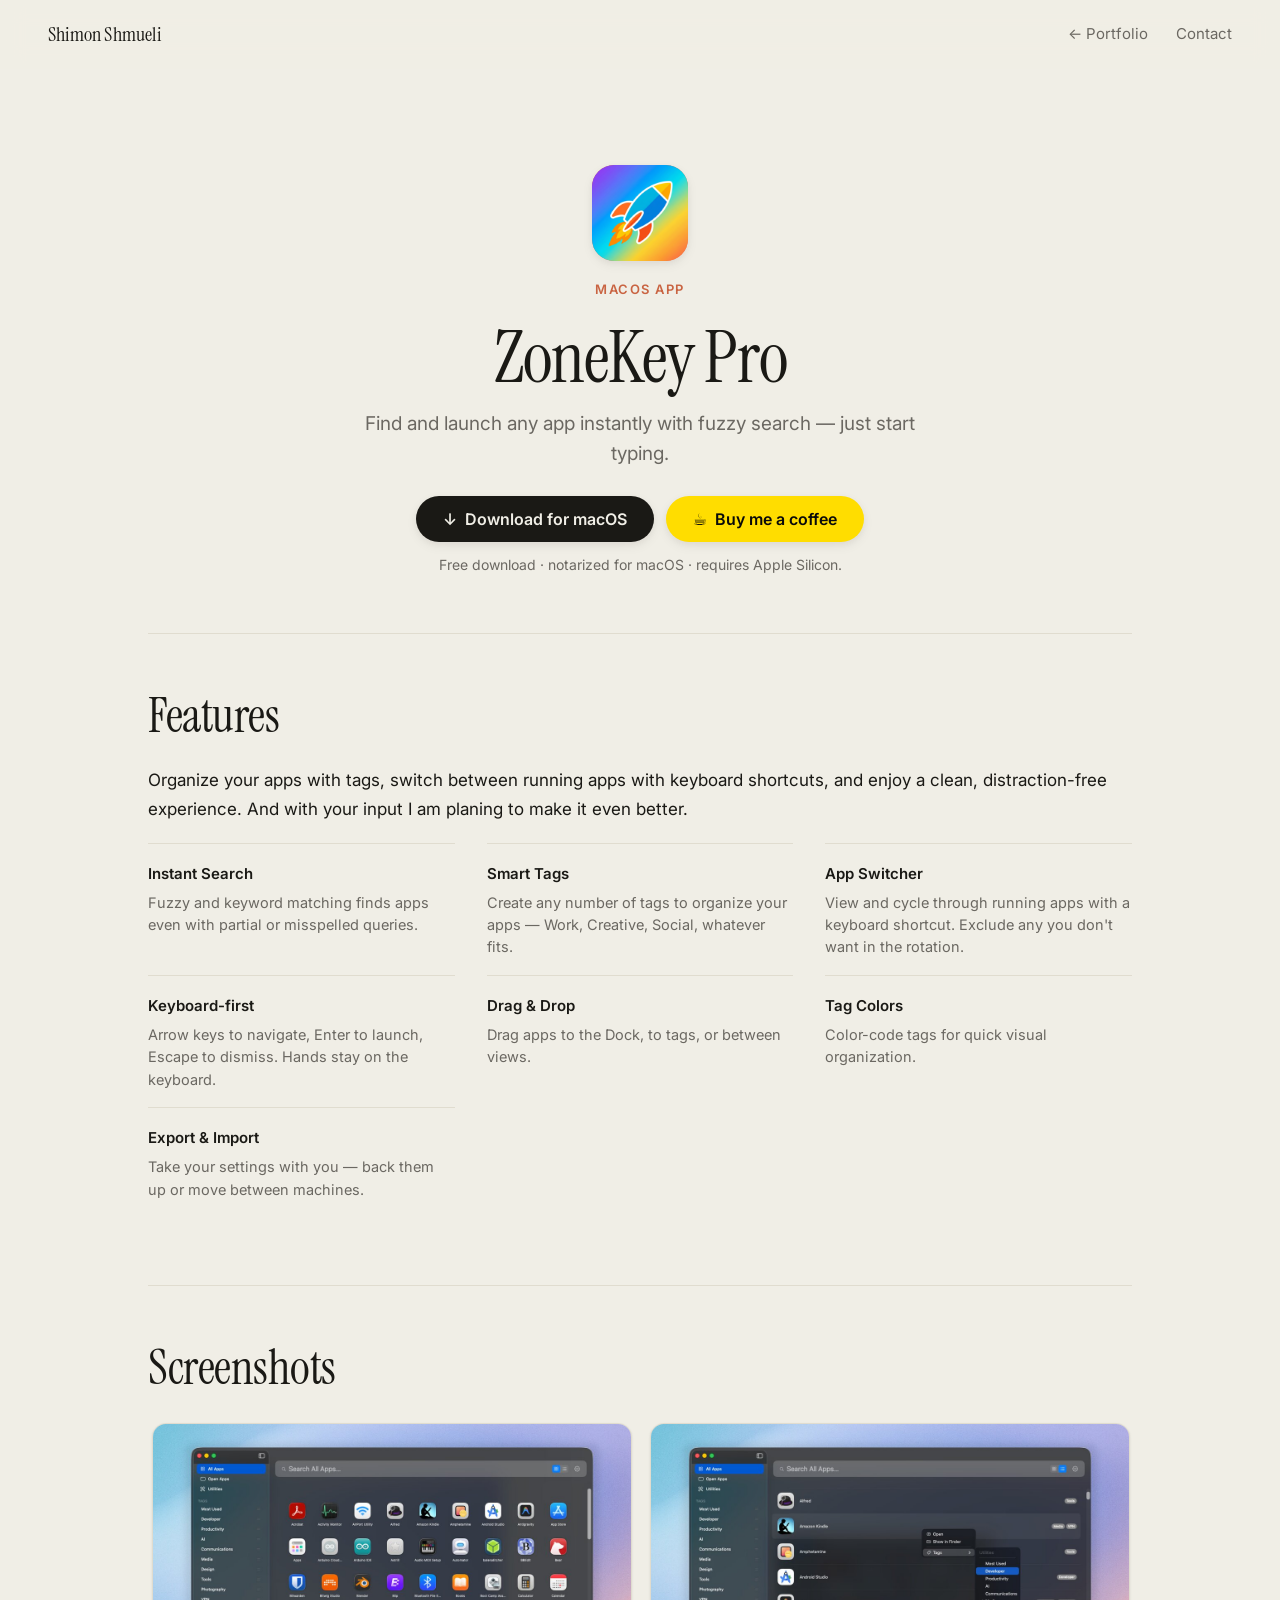
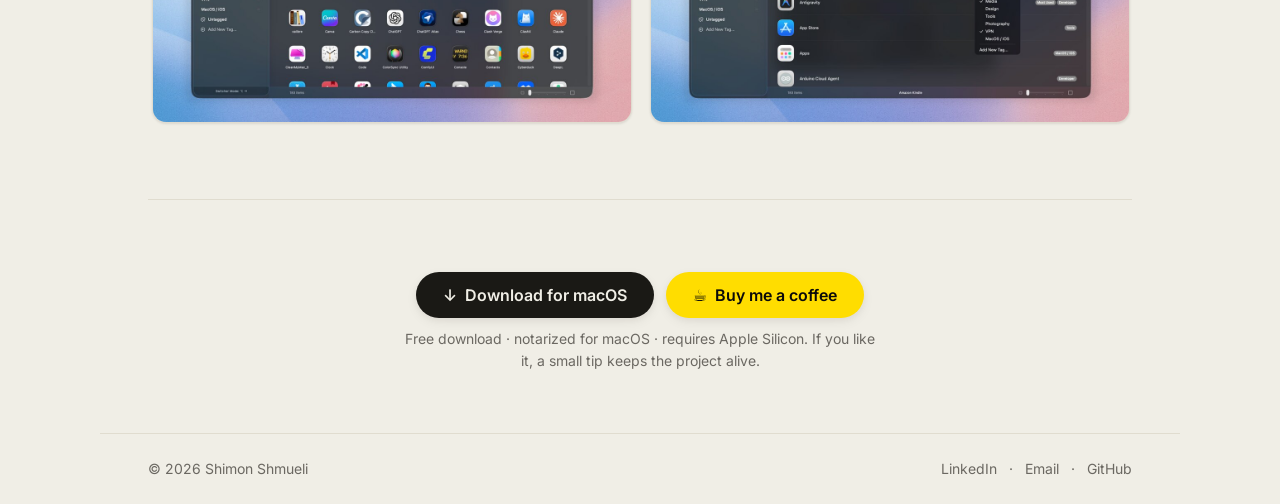
==== zonekey/index.html @ 78fa9359 "Add dedicated /zonekey/ page A standalone landing page for ZoneKey Pro, with its own hero, features," ====
<!-- © Shimon Shmueli -->
<!DOCTYPE html>
<html lang="en">
<head>
  <meta charset="UTF-8" />
  <meta name="viewport" content="width=device-width, initial-scale=1.0" />
  <title>ZoneKey Pro — Fast App Launcher for macOS</title>
  <meta name="description" content="ZoneKey Pro: find and launch any app instantly with fuzzy search. Organize with tags, switch between running apps, and stay on the keyboard. Free, notarized for macOS." />
  <meta name="theme-color" content="#F0EEE6" />
  <link rel="icon" type="image/png" sizes="32x32" href="../assets/favicon-32.png" />
  <link rel="icon" type="image/png" sizes="16x16" href="../assets/favicon-16.png" />
  <link rel="apple-touch-icon" href="../assets/apple-touch-icon.png" />
  <meta property="og:title" content="ZoneKey Pro — Fast App Launcher for macOS" />
  <meta property="og:description" content="Find and launch any app instantly with fuzzy search. Organize with tags, switch between running apps, and stay on the keyboard." />
  <meta property="og:type" content="website" />
  <meta property="og:url" content="https://shimonshmueli.github.io/zonekey/" />
  <meta property="og:image" content="https://shimonshmueli.github.io/assets/og-zonekey.jpg" />
  <meta property="og:image:width" content="1200" />
  <meta property="og:image:height" content="630" />
  <meta name="twitter:card" content="summary_large_image" />
  <meta name="twitter:title" content="ZoneKey Pro — Fast App Launcher for macOS" />
  <meta name="twitter:description" content="Find and launch any app instantly with fuzzy search." />
  <meta name="twitter:image" content="https://shimonshmueli.github.io/assets/og-zonekey.jpg" />
  <link rel="preconnect" href="https://fonts.googleapis.com">
  <link rel="preconnect" href="https://fonts.gstatic.com" crossorigin>
  <link href="https://fonts.googleapis.com/css2?family=Inter:wght@400;500;600;700&family=Instrument+Serif:ital@0;1&display=swap" rel="stylesheet">
  <link rel="stylesheet" href="../styles.css">
</head>
<body>
  <header class="site-header">
    <a href="../" class="brand">Shimon Shmueli</a>
    <nav class="site-nav">
      <a href="../">← Portfolio</a>
      <a href="#" data-open-email>Contact</a>
    </nav>
  </header>

  <main>
    <section class="zonekey-page-hero">
      <div class="app-icon zonekey-page-icon">
        <img src="../assets/zonekey/icon.png" alt="" onerror="this.style.display='none'; this.parentElement.classList.add('no-image');">
        <span class="app-icon-fallback">ZK</span>
      </div>
      <p class="eyebrow">macOS app</p>
      <h1 class="zonekey-page-title">ZoneKey Pro</h1>
      <p class="zonekey-page-tagline">Find and launch any app instantly with fuzzy search — just start typing.</p>

      <div class="zonekey-cta-buttons zonekey-page-buttons">
        <a href="https://github.com/shimonshmueli/shimonshmueli.github.io/releases/latest/download/ZoneKey_Pro_v1.0_b6.dmg" class="btn btn-download">
          <span aria-hidden="true">↓</span> Download for macOS
        </a>
        <a href="https://buymeacoffee.com/redshiftinnovations" target="_blank" rel="noopener" class="btn btn-coffee">
          <span aria-hidden="true">☕</span> Buy me a coffee
        </a>
      </div>
      <p class="cta-note">Free download · notarized for macOS · requires Apple Silicon.</p>
    </section>

    <section class="section">
      <div class="section-head">
        <h2 class="section-title">Features</h2>
      </div>
      <p class="zonekey-desc">
        Organize your apps with tags, switch between running apps with keyboard shortcuts, and enjoy a clean, distraction-free experience. And with your input I am planing to make it even better.
      </p>
      <ul class="features-grid">
        <li>
          <h4>Instant Search</h4>
          <p>Fuzzy and keyword matching finds apps even with partial or misspelled queries.</p>
        </li>
        <li>
          <h4>Smart Tags</h4>
          <p>Create any number of tags to organize your apps — Work, Creative, Social, whatever fits.</p>
        </li>
        <li>
          <h4>App Switcher</h4>
          <p>View and cycle through running apps with a keyboard shortcut. Exclude any you don't want in the rotation.</p>
        </li>
        <li>
          <h4>Keyboard-first</h4>
          <p>Arrow keys to navigate, Enter to launch, Escape to dismiss. Hands stay on the keyboard.</p>
        </li>
        <li>
          <h4>Drag &amp; Drop</h4>
          <p>Drag apps to the Dock, to tags, or between views.</p>
        </li>
        <li>
          <h4>Tag Colors</h4>
          <p>Color-code tags for quick visual organization.</p>
        </li>
        <li>
          <h4>Export &amp; Import</h4>
          <p>Take your settings with you — back them up or move between machines.</p>
        </li>
      </ul>
    </section>

    <section class="section">
      <div class="section-head">
        <h2 class="section-title">Screenshots</h2>
      </div>
      <div class="screenshots" role="region" aria-label="ZoneKey Pro screenshots">
        <figure class="shot"><img src="../assets/zonekey/screenshot-1.jpg" alt="ZoneKey Pro screenshot 1" onerror="this.parentElement.classList.add('placeholder');"><figcaption>Drop screenshot-1.png</figcaption></figure>
        <figure class="shot"><img src="../assets/zonekey/screenshot-2.jpg" alt="ZoneKey Pro screenshot 2" onerror="this.parentElement.classList.add('placeholder');"><figcaption>Drop screenshot-2.png</figcaption></figure>
        <figure class="shot"><img src="../assets/zonekey/screenshot-3.jpg" alt="ZoneKey Pro screenshot 3" onerror="this.parentElement.classList.add('placeholder');"><figcaption>Drop screenshot-3.png</figcaption></figure>
        <figure class="shot"><img src="../assets/zonekey/screenshot-4.jpg" alt="ZoneKey Pro screenshot 4" onerror="this.parentElement.classList.add('placeholder');"><figcaption>Drop screenshot-4.png</figcaption></figure>
        <figure class="shot"><img src="../assets/zonekey/screenshot-5.jpg" alt="ZoneKey Pro screenshot 5" onerror="this.parentElement.classList.add('placeholder');"><figcaption>Drop screenshot-5.png</figcaption></figure>
        <figure class="shot"><img src="../assets/zonekey/screenshot-6.jpg" alt="ZoneKey Pro screenshot 6" onerror="this.parentElement.classList.add('placeholder');"><figcaption>Drop screenshot-6.png</figcaption></figure>
      </div>
    </section>

    <section class="section">
      <div class="zonekey-cta">
        <div class="zonekey-cta-buttons">
          <a href="https://github.com/shimonshmueli/shimonshmueli.github.io/releases/latest/download/ZoneKey_Pro_v1.0_b6.dmg" class="btn btn-download">
            <span aria-hidden="true">↓</span> Download for macOS
          </a>
          <a href="https://buymeacoffee.com/redshiftinnovations" target="_blank" rel="noopener" class="btn btn-coffee">
            <span aria-hidden="true">☕</span> Buy me a coffee
          </a>
        </div>
        <p class="cta-note">Free download · notarized for macOS · requires Apple Silicon. If you like it, a small tip keeps the project alive.</p>
      </div>
    </section>
  </main>

  <footer class="site-footer">
    <p>© <span id="year"></span> Shimon Shmueli</p>
    <p class="footer-links">
      <a href="https://www.linkedin.com/in/shimonshmueli/" target="_blank" rel="noopener">LinkedIn</a>
      <span aria-hidden="true">·</span>
      <a href="#" data-open-email>Email</a>
      <span aria-hidden="true">·</span>
      <a href="https://github.com/shimonshmueli" target="_blank" rel="noopener">GitHub</a>
    </p>
  </footer>

  <div class="lightbox" id="lightbox" aria-hidden="true" role="dialog" aria-label="Screenshot viewer">
    <button type="button" class="lightbox-close" data-lightbox-close aria-label="Close">×</button>
    <button type="button" class="lightbox-prev" data-lightbox-prev aria-label="Previous">‹</button>
    <button type="button" class="lightbox-next" data-lightbox-next aria-label="Next">›</button>
    <img class="lightbox-img" alt="">
    <div class="lightbox-counter" aria-hidden="true"></div>
  </div>

  <div class="modal" id="email-modal" aria-hidden="true">
    <div class="modal-backdrop" data-close></div>
    <div class="modal-panel" role="dialog" aria-modal="true" aria-labelledby="email-modal-title">
      <button type="button" class="modal-close" data-close aria-label="Close">×</button>
      <h3 id="email-modal-title">Send me a message</h3>
      <p class="modal-sub">I'll get back to you at the email you provide.</p>
      <form id="email-form" novalidate>
        <input type="hidden" name="access_key" value="10fc73ac-4e58-4cb1-9fbd-46b73f50e6c3">
        <input type="hidden" name="from_name" value="shimonshmueli.github.io/zonekey">
        <input type="hidden" name="subject" value="New message from your website">
        <input type="checkbox" name="botcheck" class="hp" tabindex="-1" autocomplete="off">

        <label class="field">
          <span>Your name</span>
          <input type="text" name="name" required autocomplete="name">
        </label>
        <label class="field">
          <span>Your email</span>
          <input type="email" name="email" required autocomplete="email">
        </label>
        <label class="field">
          <span>Message</span>
          <textarea name="message" rows="5" required></textarea>
        </label>
        <div class="form-actions">
          <button type="button" class="btn btn-secondary" data-close>Cancel</button>
          <button type="submit" class="btn btn-primary">Send</button>
        </div>
        <p class="form-status" aria-live="polite"></p>
      </form>
    </div>
  </div>

  <script src="../script.js"></script>
</body>
</html>
---- styles.css ----
/* © Shimon Shmueli */

:root {
  --bg: #F0EEE6;
  --surface: #FAF9F5;
  --surface-2: #EDEAE0;
  --border: #E0DCCF;
  --border-strong: #C9C3B0;
  --text: #1A1915;
  --text-muted: #6B6862;
  --accent: #C96442;
  --accent-hover: #B5573A;
  --accent-soft: #F4DCD2;
  --coffee: #FFDD00;
  --coffee-text: #0A0A0A;

  --radius: 14px;
  --radius-lg: 22px;
  --shadow-sm: 0 1px 2px rgba(26, 25, 21, 0.04), 0 1px 3px rgba(26, 25, 21, 0.06);
  --shadow-md: 0 4px 12px rgba(26, 25, 21, 0.06), 0 2px 6px rgba(26, 25, 21, 0.04);
  --shadow-lg: 0 12px 32px rgba(26, 25, 21, 0.10), 0 4px 12px rgba(26, 25, 21, 0.06);

  --font-serif: 'Instrument Serif', Georgia, 'Times New Roman', serif;
  --font-sans: 'Inter', -apple-system, BlinkMacSystemFont, 'Segoe UI', system-ui, sans-serif;

  --max-w: 1080px;
  --gutter: clamp(20px, 4vw, 48px);
}

* { box-sizing: border-box; }

html { scroll-behavior: smooth; -webkit-text-size-adjust: 100%; }

body {
  margin: 0;
  background: var(--bg);
  color: var(--text);
  font-family: var(--font-sans);
  font-size: 17px;
  line-height: 1.6;
  -webkit-font-smoothing: antialiased;
  -moz-osx-font-smoothing: grayscale;
}

img { display: block; max-width: 100%; height: auto; }

a { color: inherit; text-decoration: none; }
a:focus-visible, button:focus-visible { outline: 2px solid var(--accent); outline-offset: 3px; border-radius: 6px; }

/* ---------- Header ---------- */
.site-header {
  position: sticky;
  top: 0;
  z-index: 50;
  display: flex;
  justify-content: space-between;
  align-items: center;
  padding: 18px var(--gutter);
  background: rgba(240, 238, 230, 0.85);
  backdrop-filter: saturate(180%) blur(12px);
  -webkit-backdrop-filter: saturate(180%) blur(12px);
  border-bottom: 1px solid transparent;
  transition: border-color 0.2s ease;
}
.site-header.is-scrolled { border-bottom-color: var(--border); }

.brand {
  font-family: var(--font-serif);
  font-size: 20px;
  letter-spacing: 0.2px;
}
.site-nav { display: flex; gap: 28px; font-size: 15px; color: var(--text-muted); }
.site-nav a { transition: color 0.15s ease; }
.site-nav a:hover { color: var(--text); }

@media (max-width: 540px) {
  .site-nav { gap: 18px; font-size: 14px; }
  .brand { font-size: 18px; }
}

/* ---------- Layout ---------- */
main { max-width: var(--max-w); margin: 0 auto; padding: 0 var(--gutter); }

.section {
  padding: clamp(32px, 5vw, 56px) 0;
  border-top: 1px solid var(--border);
}

.section-head { margin-bottom: 24px; max-width: 640px; }
.section-title {
  font-family: var(--font-serif);
  font-weight: 400;
  font-size: clamp(34px, 5vw, 48px);
  line-height: 1.1;
  margin: 0 0 12px;
  letter-spacing: -0.01em;
}
.section-lead {
  margin: 0;
  font-size: 17px;
  color: var(--text-muted);
}

/* ---------- Hero ---------- */
.hero {
  padding: clamp(40px, 7vw, 80px) 0 clamp(28px, 5vw, 52px);
  display: flex;
  flex-direction: column;
  align-items: center;
  text-align: center;
  gap: 14px;
}

.profile-avatar {
  width: 132px;
  height: 132px;
  border-radius: 50%;
  background: var(--surface);
  border: 1px solid var(--border);
  overflow: hidden;
  position: relative;
  display: flex;
  align-items: center;
  justify-content: center;
  box-shadow: var(--shadow-md);
}
.profile-avatar img { width: 100%; height: 100%; object-fit: cover; }
.profile-avatar .initials {
  font-family: var(--font-serif);
  font-size: 52px;
  color: var(--text-muted);
  letter-spacing: 1px;
  display: none;
}
.profile-avatar.no-image .initials { display: block; }

.hero-name {
  font-family: var(--font-serif);
  font-weight: 400;
  font-size: clamp(44px, 7vw, 72px);
  line-height: 1.05;
  letter-spacing: -0.02em;
  margin: 0;
}
.hero-bio {
  max-width: 560px;
  font-size: clamp(17px, 1.6vw, 19px);
  color: var(--text-muted);
  margin: 0;
  line-height: 1.55;
}

.hero-actions {
  display: flex;
  gap: 12px;
  margin-top: 12px;
  flex-wrap: wrap;
  justify-content: center;
}

/* ---------- Buttons ---------- */
.btn {
  display: inline-flex;
  align-items: center;
  gap: 8px;
  padding: 11px 20px;
  border-radius: 999px;
  font-family: var(--font-sans);
  font-size: 15px;
  font-weight: 500;
  border: 1px solid transparent;
  cursor: pointer;
  transition: background 0.15s ease, border-color 0.15s ease, color 0.15s ease, transform 0.1s ease;
  text-decoration: none;
  line-height: 1;
}
.btn:active { transform: translateY(1px); }

.btn-primary {
  background: var(--text);
  color: var(--bg);
}
.btn-primary:hover { background: #2c2a25; }

.btn-secondary {
  background: transparent;
  color: var(--text);
  border-color: var(--border-strong);
}
.btn-secondary:hover { background: var(--surface); border-color: var(--text); }

.btn-coffee {
  background: var(--coffee);
  color: var(--coffee-text);
  font-weight: 600;
  padding: 14px 26px;
  font-size: 16px;
  box-shadow: var(--shadow-md);
}
.btn-coffee:hover { background: #FFE633; }

.arrow { font-size: 0.9em; transition: transform 0.15s ease; display: inline-block; }
.btn:hover .arrow,
.project-card:hover .arrow { transform: translate(2px, -2px); }

/* ---------- Projects ---------- */
.projects-grid {
  display: grid;
  grid-template-columns: repeat(auto-fill, minmax(300px, 1fr));
  gap: 24px;
}

.project-card {
  display: flex;
  flex-direction: column;
  background: var(--surface);
  border: 1px solid var(--border);
  border-radius: var(--radius-lg);
  overflow: hidden;
  transition: transform 0.18s ease, box-shadow 0.18s ease, border-color 0.18s ease;
}
.project-card:hover {
  transform: translateY(-3px);
  box-shadow: var(--shadow-lg);
  border-color: var(--border-strong);
}

.project-shot {
  aspect-ratio: 16 / 10;
  background: var(--surface-2);
  overflow: hidden;
  position: relative;
}
.project-shot img {
  width: 100%;
  height: 100%;
  object-fit: cover;
  object-position: top;
  transition: transform 0.4s ease;
}
.project-card:hover .project-shot img { transform: scale(1.02); }

.project-meta { padding: 22px 24px 24px; display: flex; flex-direction: column; gap: 8px; flex: 1; }
.project-meta h3 {
  font-family: var(--font-serif);
  font-weight: 400;
  font-size: 24px;
  margin: 0;
  letter-spacing: -0.01em;
}
.project-meta p { margin: 0; color: var(--text-muted); font-size: 15px; line-height: 1.55; flex: 1; }
.project-link {
  margin-top: 10px;
  font-size: 14px;
  color: var(--accent);
  font-weight: 500;
}

/* ---------- ZoneKey ---------- */
.section-zonekey {
  /* slightly distinct background panel */
  background: linear-gradient(180deg, transparent 0%, var(--surface) 8%, var(--surface) 92%, transparent 100%);
  margin: 0 calc(var(--gutter) * -1);
  padding-left: var(--gutter);
  padding-right: var(--gutter);
  border-radius: 0;
}

/* Dedicated /zonekey/ page hero */
.zonekey-page-hero {
  padding: clamp(48px, 8vw, 96px) 0 clamp(32px, 5vw, 56px);
  display: flex;
  flex-direction: column;
  align-items: center;
  text-align: center;
  gap: 14px;
}
.zonekey-page-icon {
  width: 128px;
  height: 128px;
  border-radius: 28px;
  margin-bottom: 4px;
}
.zonekey-page-icon .app-icon-fallback { font-size: 56px; }
.zonekey-page-title {
  font-family: var(--font-serif);
  font-weight: 400;
  font-size: clamp(44px, 7vw, 72px);
  line-height: 1.05;
  letter-spacing: -0.02em;
  margin: 0;
}
.zonekey-page-tagline {
  font-size: clamp(17px, 1.6vw, 19px);
  color: var(--text-muted);
  max-width: 580px;
  margin: 0;
  line-height: 1.55;
}
.zonekey-page-buttons { margin-top: 14px; }
.zonekey-page-hero .cta-note { margin-top: -2px; }

.zonekey-header {
  display: flex;
  gap: 28px;
  align-items: center;
  margin-bottom: 16px;
  flex-wrap: wrap;
}

.app-icon {
  width: 96px;
  height: 96px;
  border-radius: 22px;
  background: linear-gradient(135deg, var(--accent) 0%, #E58067 100%);
  display: flex;
  align-items: center;
  justify-content: center;
  box-shadow: var(--shadow-md);
  flex-shrink: 0;
  position: relative;
  overflow: hidden;
}
.app-icon img { width: 100%; height: 100%; object-fit: cover; }
.app-icon-fallback {
  font-family: var(--font-serif);
  font-size: 42px;
  color: white;
  font-weight: 400;
  letter-spacing: 1px;
  display: none;
}
.app-icon.no-image .app-icon-fallback { display: block; }

.zonekey-titles { flex: 1; min-width: 240px; }
.eyebrow {
  font-size: 13px;
  text-transform: uppercase;
  letter-spacing: 0.12em;
  color: var(--accent);
  margin: 0 0 6px;
  font-weight: 600;
}
.zonekey-titles h2 {
  font-family: var(--font-serif);
  font-weight: 400;
  font-size: clamp(36px, 5vw, 52px);
  line-height: 1.05;
  margin: 0 0 10px;
  letter-spacing: -0.015em;
}
.zonekey-tagline {
  font-size: 18px;
  color: var(--text-muted);
  margin: 0;
}

.zonekey-desc {
  margin: 0 0 20px;
  font-size: 17px;
  color: var(--text);
  line-height: 1.65;
}

.features-grid {
  list-style: none;
  margin: 0 0 28px;
  padding: 0;
  display: grid;
  grid-template-columns: repeat(auto-fill, minmax(240px, 1fr));
  gap: 16px 32px;
}
.features-grid li {
  border-top: 1px solid var(--border);
  padding-top: 18px;
}
.features-grid h4 {
  font-family: var(--font-sans);
  font-size: 15px;
  font-weight: 600;
  margin: 0 0 6px;
  color: var(--text);
}
.features-grid p {
  margin: 0;
  font-size: 14.5px;
  color: var(--text-muted);
  line-height: 1.55;
}

/* Screenshots gallery */
.screenshots-wrap { margin-bottom: 24px; }
.screenshots-label {
  font-size: 13px;
  text-transform: uppercase;
  letter-spacing: 0.12em;
  color: var(--text-muted);
  margin: 0 0 16px;
  font-weight: 600;
}
.screenshots {
  display: flex;
  gap: 18px;
  overflow-x: auto;
  scroll-snap-type: x mandatory;
  scroll-padding-left: 4px;
  padding: 4px 4px 20px;
  scrollbar-width: thin;
  scrollbar-color: var(--border-strong) transparent;
}
.screenshots::-webkit-scrollbar { height: 8px; }
.screenshots::-webkit-scrollbar-thumb { background: var(--border-strong); border-radius: 4px; }
.screenshots::-webkit-scrollbar-track { background: transparent; }

.shot {
  margin: 0;
  flex: 0 0 auto;
  width: min(78vw, 480px);
  aspect-ratio: 16 / 10;
  background: var(--bg);
  border: 1px solid var(--border);
  border-radius: var(--radius);
  overflow: hidden;
  scroll-snap-align: start;
  position: relative;
  box-shadow: var(--shadow-sm);
  cursor: pointer;
  transition: transform 0.18s ease, box-shadow 0.18s ease;
}
.shot:not(.placeholder):hover { transform: translateY(-2px); box-shadow: var(--shadow-md); }
.shot.placeholder { cursor: default; }
.shot img { width: 100%; height: 100%; object-fit: cover; cursor: inherit; }
.shot figcaption {
  position: absolute;
  inset: 0;
  display: flex;
  align-items: center;
  justify-content: center;
  color: var(--text-muted);
  font-size: 13px;
  font-family: 'SF Mono', Menlo, monospace;
  background: var(--surface-2);
  opacity: 0;
  pointer-events: none;
}
.shot.placeholder figcaption { opacity: 1; }
.shot.placeholder img { display: none; }

.zonekey-cta {
  display: flex;
  flex-direction: column;
  align-items: center;
  gap: 10px;
  padding: 16px 0 4px;
  text-align: center;
}
.zonekey-cta-buttons {
  display: flex;
  gap: 12px;
  flex-wrap: wrap;
  justify-content: center;
}
.btn-download {
  background: var(--text);
  color: var(--bg);
  padding: 14px 26px;
  font-size: 16px;
  font-weight: 600;
  box-shadow: var(--shadow-md);
}
.btn-download:hover { background: #2c2a25; }
.cta-note { color: var(--text-muted); font-size: 14px; margin: 0; max-width: 480px; }

/* ---------- Footer ---------- */
.site-footer {
  border-top: 1px solid var(--border);
  padding: 24px var(--gutter);
  display: flex;
  justify-content: space-between;
  align-items: center;
  flex-wrap: wrap;
  gap: 12px;
  color: var(--text-muted);
  font-size: 14px;
  max-width: var(--max-w);
  margin: 0 auto;
}
.site-footer p { margin: 0; }
.footer-links { display: flex; gap: 12px; align-items: center; }
.footer-links a:hover { color: var(--text); }

/* ---------- Modal ---------- */
.modal {
  position: fixed;
  inset: 0;
  z-index: 100;
  display: flex;
  align-items: center;
  justify-content: center;
  padding: 24px;
  opacity: 0;
  visibility: hidden;
  transition: opacity 0.2s ease, visibility 0.2s ease;
}
.modal.is-open { opacity: 1; visibility: visible; }

.modal-backdrop {
  position: absolute;
  inset: 0;
  background: rgba(20, 19, 16, 0.45);
  backdrop-filter: blur(4px);
  -webkit-backdrop-filter: blur(4px);
}

.modal-panel {
  position: relative;
  background: var(--surface);
  border: 1px solid var(--border);
  border-radius: var(--radius-lg);
  padding: 36px 32px 28px;
  width: 100%;
  max-width: 480px;
  box-shadow: var(--shadow-lg);
  transform: translateY(8px) scale(0.99);
  transition: transform 0.22s cubic-bezier(0.2, 0.8, 0.2, 1);
}
.modal.is-open .modal-panel { transform: translateY(0) scale(1); }

.modal-close {
  position: absolute;
  top: 12px;
  right: 14px;
  width: 32px;
  height: 32px;
  border-radius: 50%;
  border: none;
  background: transparent;
  color: var(--text-muted);
  font-size: 22px;
  cursor: pointer;
  display: flex;
  align-items: center;
  justify-content: center;
  transition: background 0.15s ease, color 0.15s ease;
}
.modal-close:hover { background: var(--surface-2); color: var(--text); }

.modal-panel h3 {
  font-family: var(--font-serif);
  font-weight: 400;
  font-size: 28px;
  letter-spacing: -0.01em;
  margin: 0 0 6px;
}
.modal-sub { color: var(--text-muted); font-size: 14.5px; margin: 0 0 22px; }

.field { display: block; margin-bottom: 16px; }
.field span {
  display: block;
  font-size: 13px;
  font-weight: 500;
  color: var(--text-muted);
  margin-bottom: 6px;
}
.field input,
.field textarea {
  width: 100%;
  padding: 11px 14px;
  border: 1px solid var(--border-strong);
  border-radius: 10px;
  background: var(--bg);
  color: var(--text);
  font-family: var(--font-sans);
  font-size: 15px;
  line-height: 1.5;
  transition: border-color 0.15s ease, box-shadow 0.15s ease;
}
.field input:focus,
.field textarea:focus {
  outline: none;
  border-color: var(--accent);
  box-shadow: 0 0 0 3px var(--accent-soft);
}
.field textarea { resize: vertical; min-height: 110px; }

.hp { position: absolute; left: -9999px; opacity: 0; pointer-events: none; }

.form-actions {
  display: flex;
  justify-content: flex-end;
  gap: 10px;
  margin-top: 18px;
}

.form-status { margin: 14px 0 0; font-size: 14px; min-height: 20px; }
.form-status.is-pending { color: var(--text-muted); }
.form-status.is-success { color: #2D7A4F; }
.form-status.is-error { color: #B23A3A; }

/* ---------- Lightbox ---------- */
.lightbox {
  position: fixed;
  inset: 0;
  z-index: 200;
  background: rgba(15, 14, 11, 0.92);
  backdrop-filter: blur(8px);
  -webkit-backdrop-filter: blur(8px);
  display: flex;
  align-items: center;
  justify-content: center;
  padding: 5vh 6vw;
  opacity: 0;
  visibility: hidden;
  transition: opacity 0.2s ease, visibility 0.2s ease;
}
.lightbox.is-open { opacity: 1; visibility: visible; }

.lightbox-img {
  max-width: 100%;
  max-height: 100%;
  object-fit: contain;
  border-radius: 12px;
  box-shadow: 0 30px 80px rgba(0, 0, 0, 0.5);
  transform: scale(0.96);
  transition: transform 0.25s cubic-bezier(0.2, 0.8, 0.2, 1);
}
.lightbox.is-open .lightbox-img { transform: scale(1); }

.lightbox-close,
.lightbox-prev,
.lightbox-next {
  position: absolute;
  background: rgba(255, 255, 255, 0.08);
  border: 1px solid rgba(255, 255, 255, 0.18);
  color: white;
  cursor: pointer;
  width: 44px;
  height: 44px;
  border-radius: 50%;
  display: flex;
  align-items: center;
  justify-content: center;
  font-size: 22px;
  font-family: var(--font-sans);
  line-height: 1;
  padding: 0;
  transition: background 0.15s ease, border-color 0.15s ease;
}
.lightbox-close:hover,
.lightbox-prev:hover,
.lightbox-next:hover {
  background: rgba(255, 255, 255, 0.18);
  border-color: rgba(255, 255, 255, 0.3);
}
.lightbox-close { top: 20px; right: 20px; font-size: 26px; }
.lightbox-prev { left: 20px; top: 50%; transform: translateY(-50%); }
.lightbox-next { right: 20px; top: 50%; transform: translateY(-50%); }

.lightbox-counter {
  position: absolute;
  bottom: 20px;
  left: 50%;
  transform: translateX(-50%);
  color: rgba(255, 255, 255, 0.7);
  font-size: 13px;
  letter-spacing: 0.05em;
  font-family: var(--font-sans);
}

@media (max-width: 640px) {
  .lightbox { padding: 8vh 12px; }
  .lightbox-prev,
  .lightbox-next { width: 38px; height: 38px; font-size: 20px; }
  .lightbox-prev { left: 8px; }
  .lightbox-next { right: 8px; }
  .lightbox-close { top: 12px; right: 12px; }
}

/* ---------- Reduced motion ---------- */
@media (prefers-reduced-motion: reduce) {
  * { transition: none !important; animation: none !important; }
  html { scroll-behavior: auto; }
}

/* ---------- Mobile fine-tuning ---------- */
@media (max-width: 640px) {
  body { font-size: 16px; }
  .hero { padding-top: 60px; }
  .profile-avatar { width: 108px; height: 108px; }
  .profile-avatar .initials { font-size: 42px; }
  .modal-panel { padding: 30px 22px 22px; }
  .form-actions { flex-direction: column-reverse; }
  .form-actions .btn { width: 100%; justify-content: center; }
}
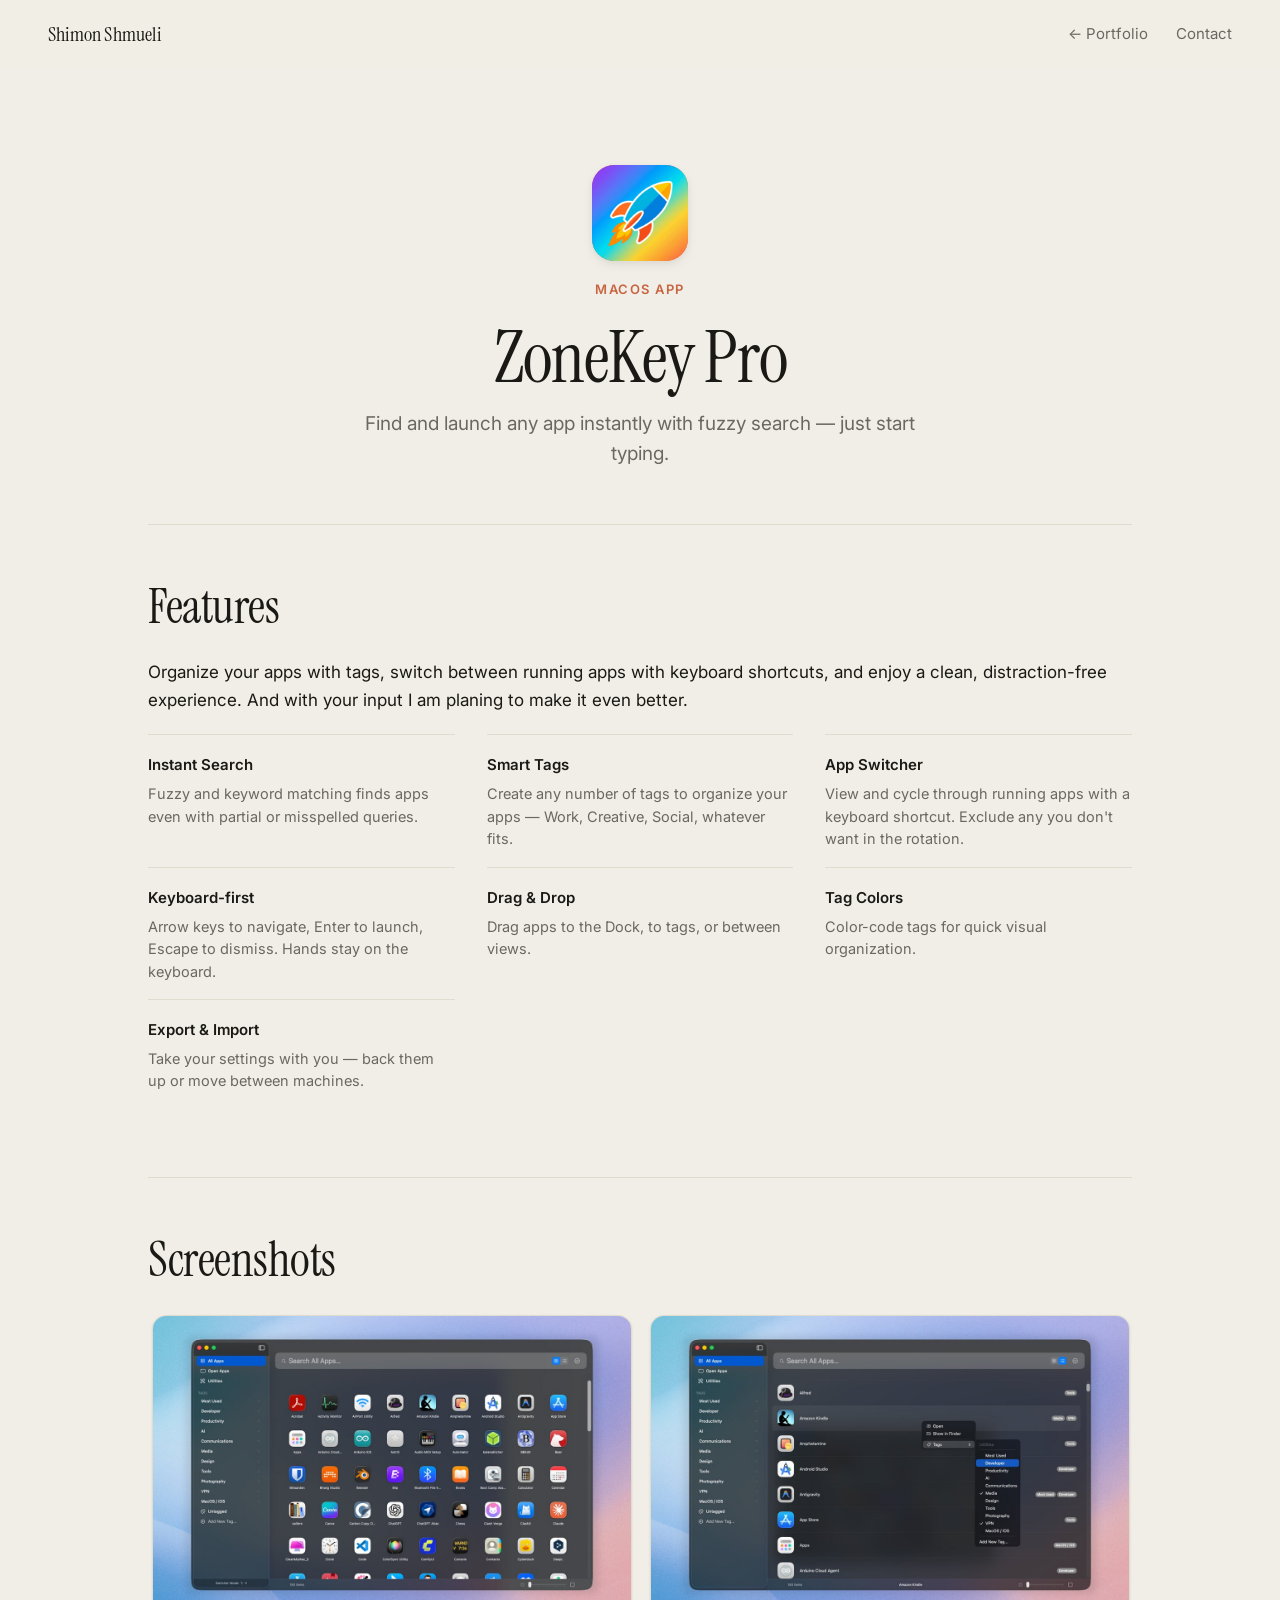
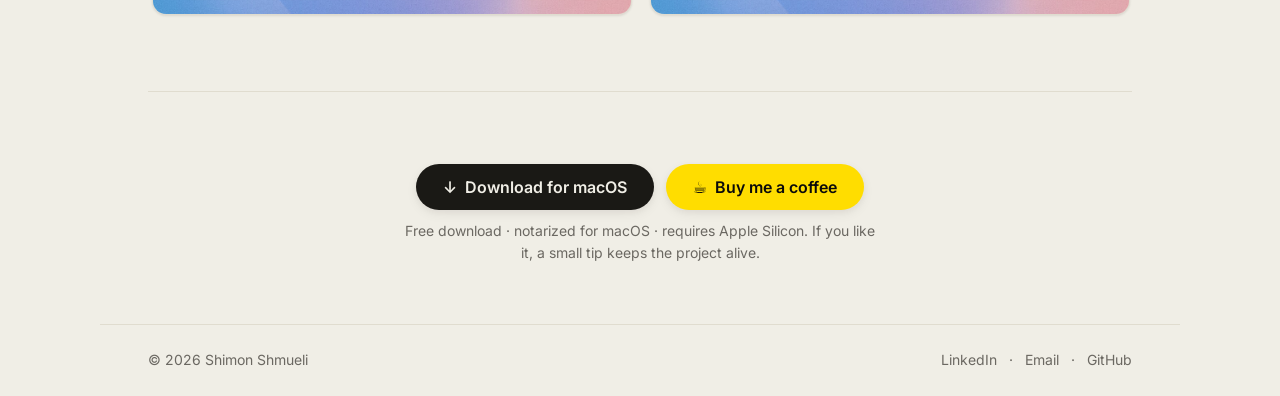
==== commit 44a27821: "Remove duplicate CTA from ZoneKey page hero Buttons and requirements note now live only at the botto" ====
--- a/zonekey/index.html
+++ b/zonekey/index.html
@@ -44,16 +44,6 @@
       <p class="eyebrow">macOS app</p>
       <h1 class="zonekey-page-title">ZoneKey Pro</h1>
       <p class="zonekey-page-tagline">Find and launch any app instantly with fuzzy search — just start typing.</p>
-
-      <div class="zonekey-cta-buttons zonekey-page-buttons">
-        <a href="https://github.com/shimonshmueli/shimonshmueli.github.io/releases/latest/download/ZoneKey_Pro_v1.0_b6.dmg" class="btn btn-download">
-          <span aria-hidden="true">↓</span> Download for macOS
-        </a>
-        <a href="https://buymeacoffee.com/redshiftinnovations" target="_blank" rel="noopener" class="btn btn-coffee">
-          <span aria-hidden="true">☕</span> Buy me a coffee
-        </a>
-      </div>
-      <p class="cta-note">Free download · notarized for macOS · requires Apple Silicon.</p>
     </section>
 
     <section class="section">
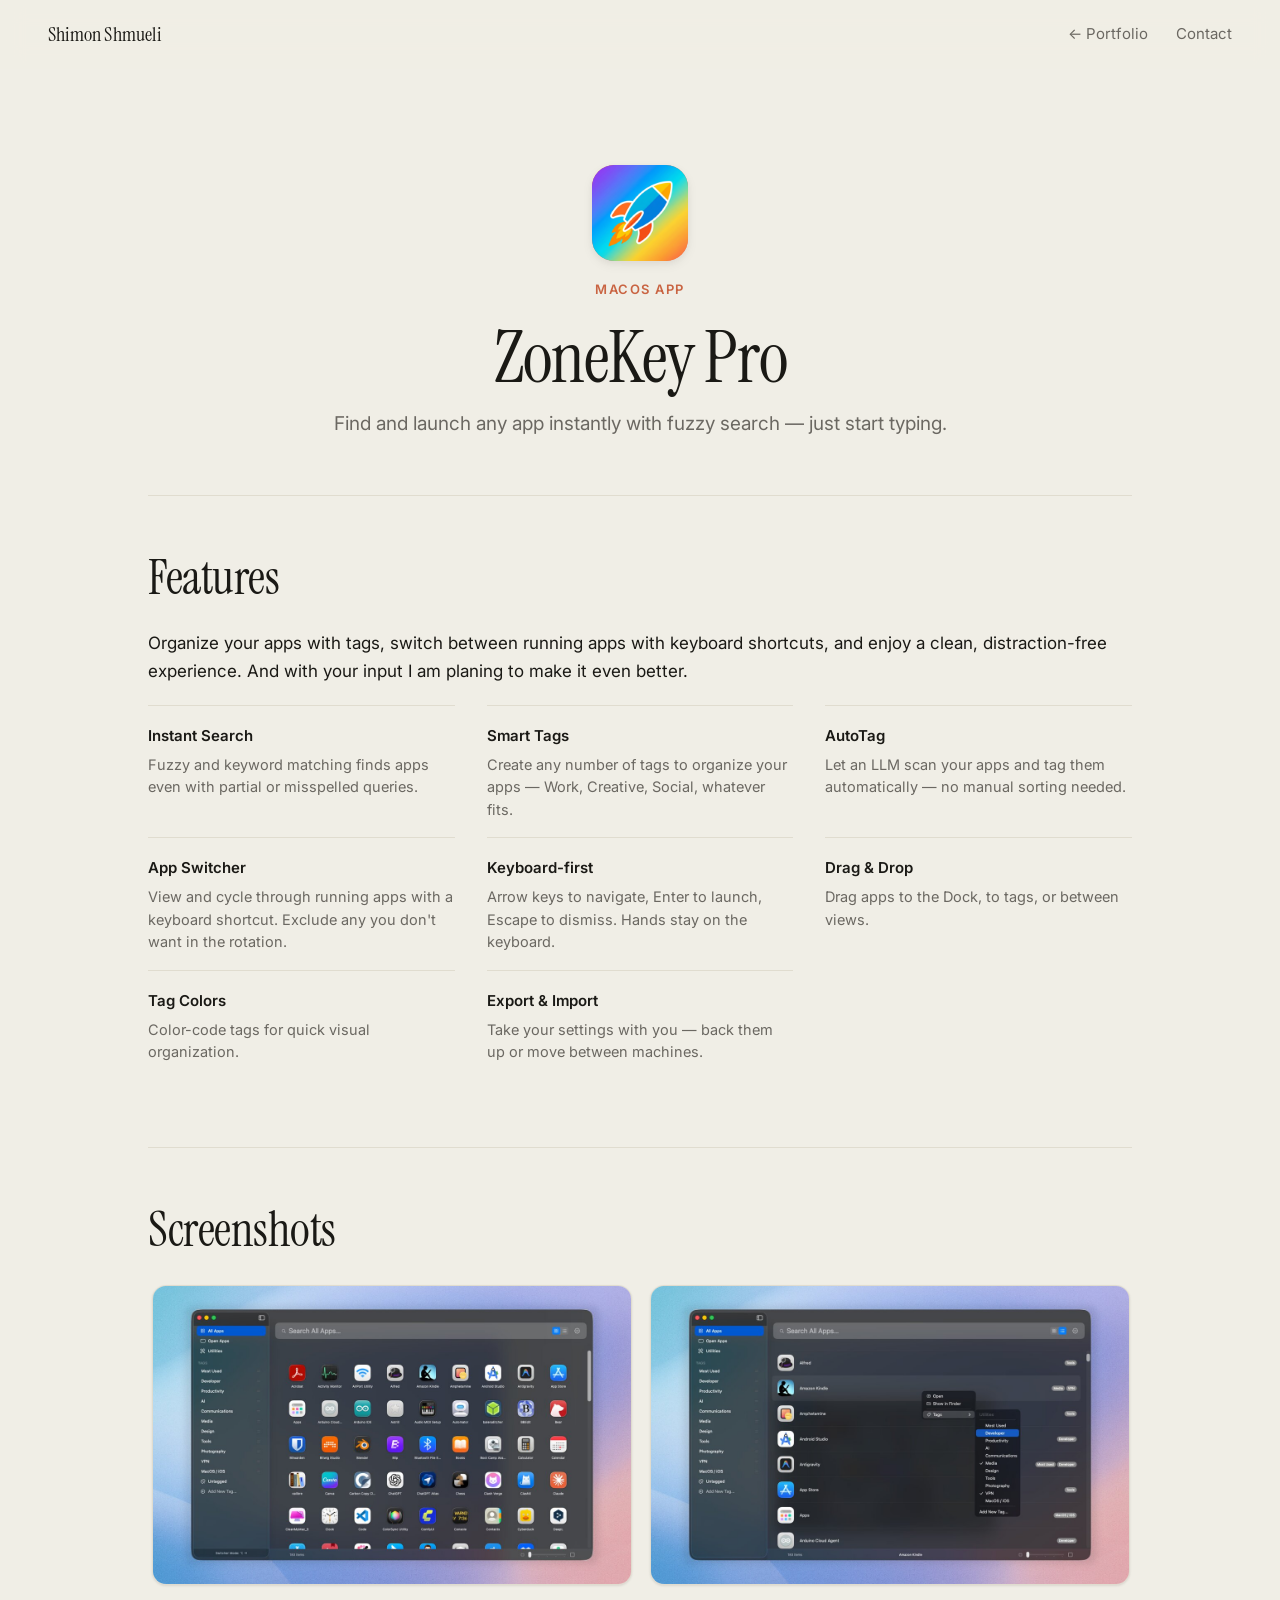
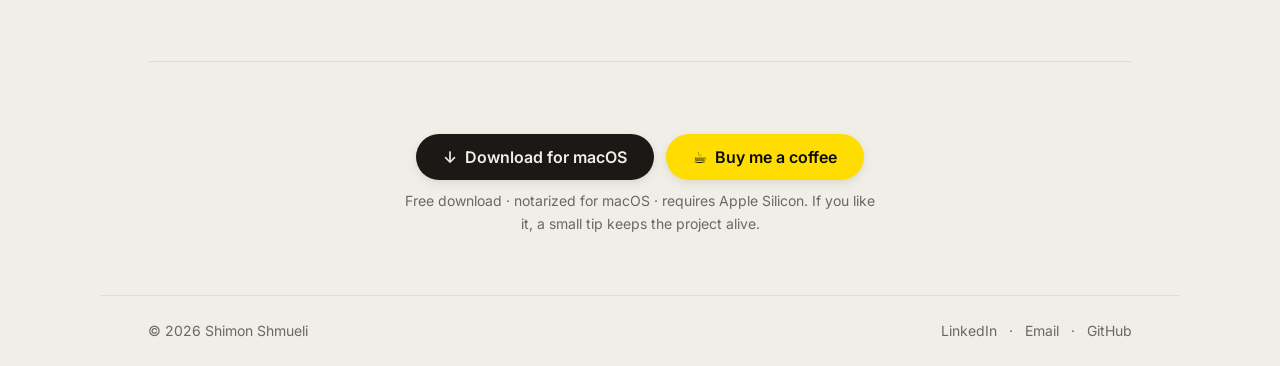
==== commit 8c04ebec: "Add AutoTag feature and update download URL in zonekey page" ====
--- a/zonekey/index.html
+++ b/zonekey/index.html
@@ -63,6 +63,10 @@
           <p>Create any number of tags to organize your apps — Work, Creative, Social, whatever fits.</p>
         </li>
         <li>
+          <h4>AutoTag</h4>
+          <p>Let an LLM scan your apps and tag them automatically — no manual sorting needed.</p>
+        </li>
+        <li>
           <h4>App Switcher</h4>
           <p>View and cycle through running apps with a keyboard shortcut. Exclude any you don't want in the rotation.</p>
         </li>
@@ -102,7 +106,7 @@
     <section class="section">
       <div class="zonekey-cta">
         <div class="zonekey-cta-buttons">
-          <a href="https://github.com/shimonshmueli/shimonshmueli.github.io/releases/latest/download/ZoneKey_Pro_v1.0_b6.dmg" class="btn btn-download">
+          <a href="https://github.com/shimonshmueli/shimonshmueli.github.io/releases/latest/download/ZoneKey_Pro_v1.1_b8.dmg" class="btn btn-download">
             <span aria-hidden="true">↓</span> Download for macOS
           </a>
           <a href="https://buymeacoffee.com/redshiftinnovations" target="_blank" rel="noopener" class="btn btn-coffee">
--- a/styles.css
+++ b/styles.css
@@ -291,11 +291,14 @@
   margin: 0;
 }
 .zonekey-page-tagline {
-  font-size: clamp(17px, 1.6vw, 19px);
-  color: var(--text-muted);
-  max-width: 580px;
+  font-size: clamp(15px, 1.6vw, 19px);
+  color: var(--text-muted);
   margin: 0;
   line-height: 1.55;
+  white-space: nowrap;
+}
+@media (max-width: 720px) {
+  .zonekey-page-tagline { white-space: normal; font-size: 16px; }
 }
 .zonekey-page-buttons { margin-top: 14px; }
 .zonekey-page-hero .cta-note { margin-top: -2px; }
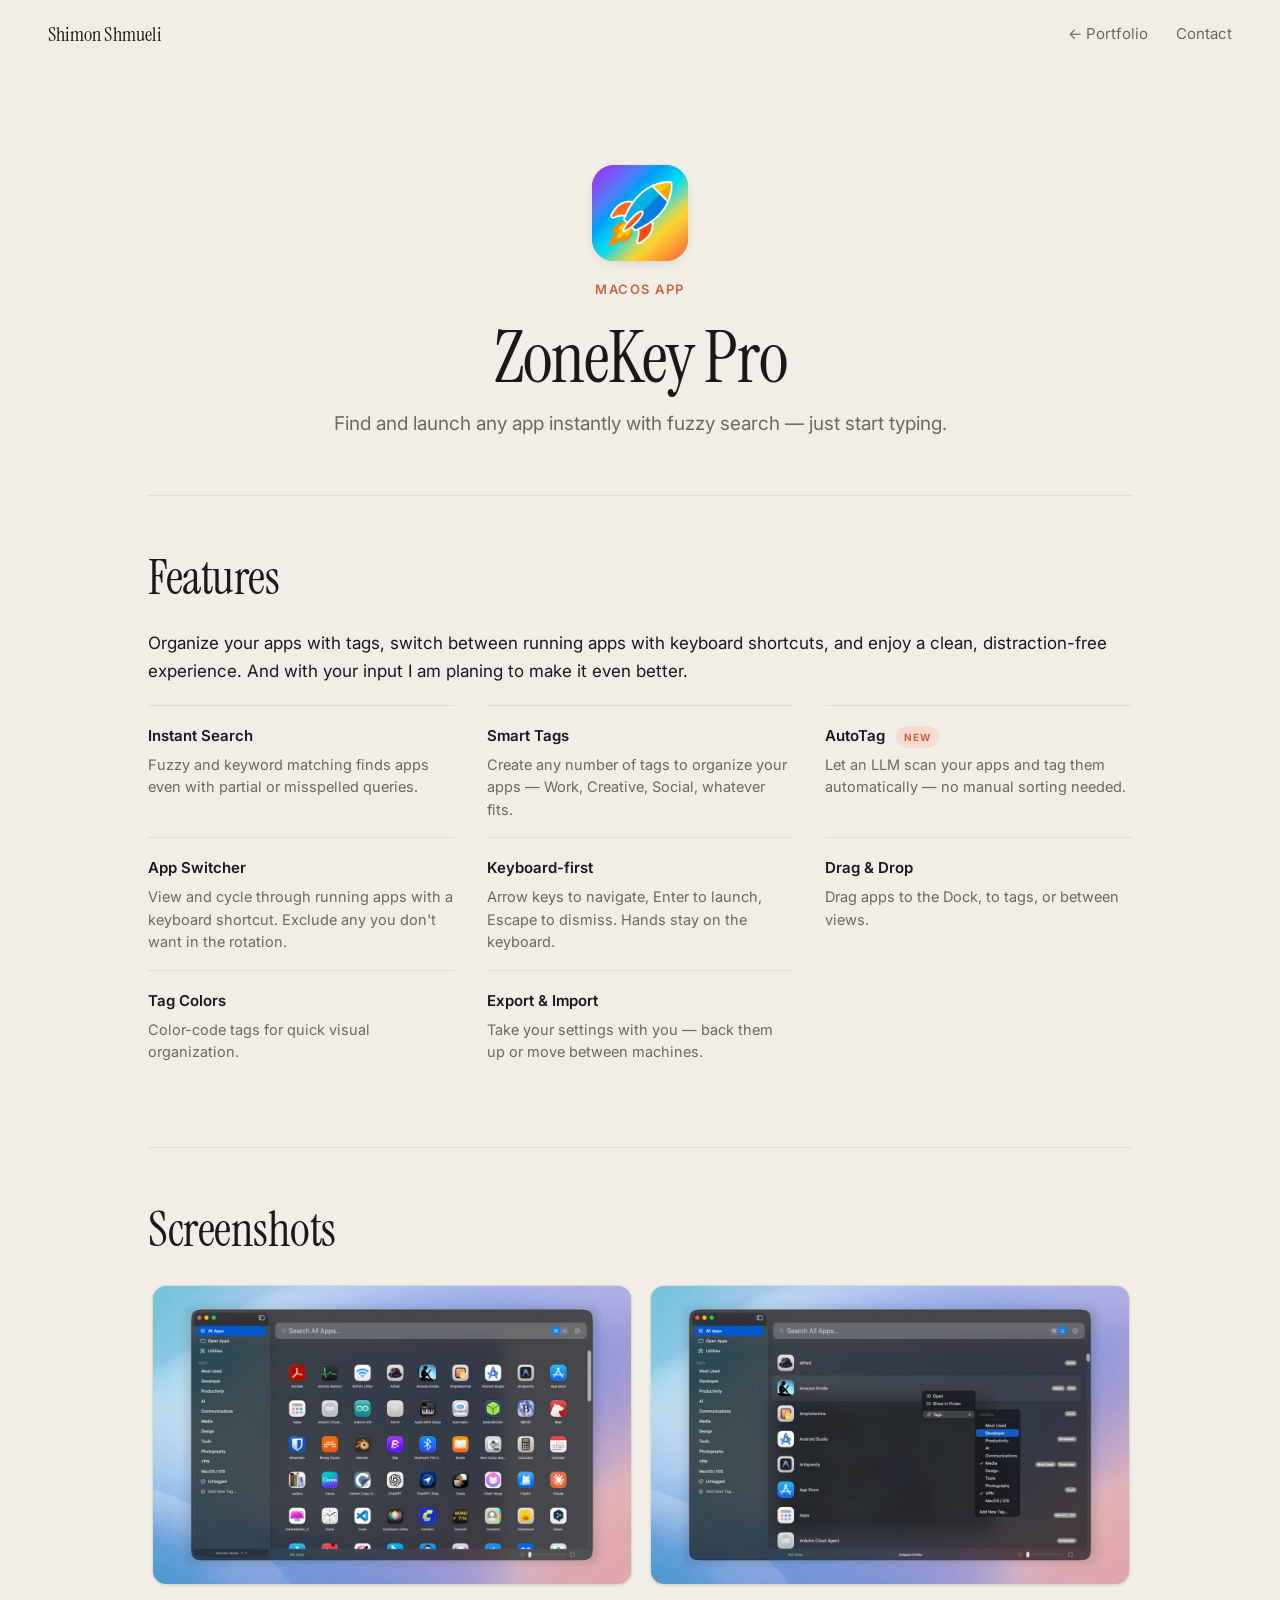
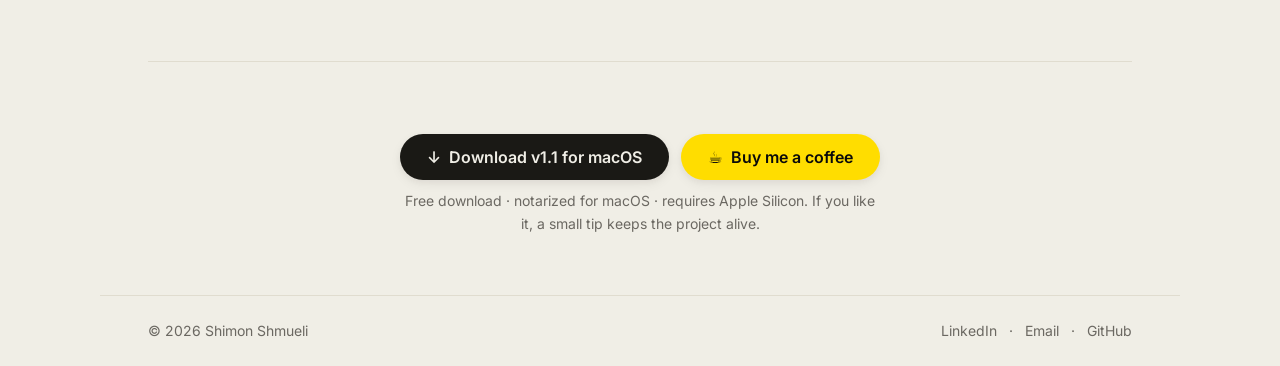
==== commit d26151cc: "Add New badge to AutoTag and show v1.1 in download button" ====
--- a/zonekey/index.html
+++ b/zonekey/index.html
@@ -63,7 +63,7 @@
           <p>Create any number of tags to organize your apps — Work, Creative, Social, whatever fits.</p>
         </li>
         <li>
-          <h4>AutoTag</h4>
+          <h4>AutoTag <span class="new-badge">New</span></h4>
           <p>Let an LLM scan your apps and tag them automatically — no manual sorting needed.</p>
         </li>
         <li>
@@ -106,8 +106,8 @@
     <section class="section">
       <div class="zonekey-cta">
         <div class="zonekey-cta-buttons">
-          <a href="https://github.com/shimonshmueli/shimonshmueli.github.io/releases/latest/download/ZoneKey_Pro_v1.1_b8.dmg" class="btn btn-download">
-            <span aria-hidden="true">↓</span> Download for macOS
+          <a href="https://github.com/shimonshmueli/satus/releases/download/v1.1/ZoneKey_Pro_v1.1_b8.dmg" class="btn btn-download">
+            <span aria-hidden="true">↓</span> Download v1.1 for macOS
           </a>
           <a href="https://buymeacoffee.com/redshiftinnovations" target="_blank" rel="noopener" class="btn btn-coffee">
             <span aria-hidden="true">☕</span> Buy me a coffee
--- a/styles.css
+++ b/styles.css
@@ -679,6 +679,24 @@
   .lightbox-close { top: 12px; right: 12px; }
 }
 
+/* ---------- New badge ---------- */
+.new-badge {
+  display: inline-block;
+  font-family: var(--font-sans);
+  font-size: 10px;
+  font-weight: 700;
+  letter-spacing: 0.08em;
+  text-transform: uppercase;
+  color: var(--accent);
+  background: var(--accent-soft);
+  border: 1px solid var(--accent-soft);
+  border-radius: 999px;
+  padding: 2px 7px;
+  vertical-align: middle;
+  margin-left: 7px;
+  line-height: 1.6;
+}
+
 /* ---------- Reduced motion ---------- */
 @media (prefers-reduced-motion: reduce) {
   * { transition: none !important; animation: none !important; }
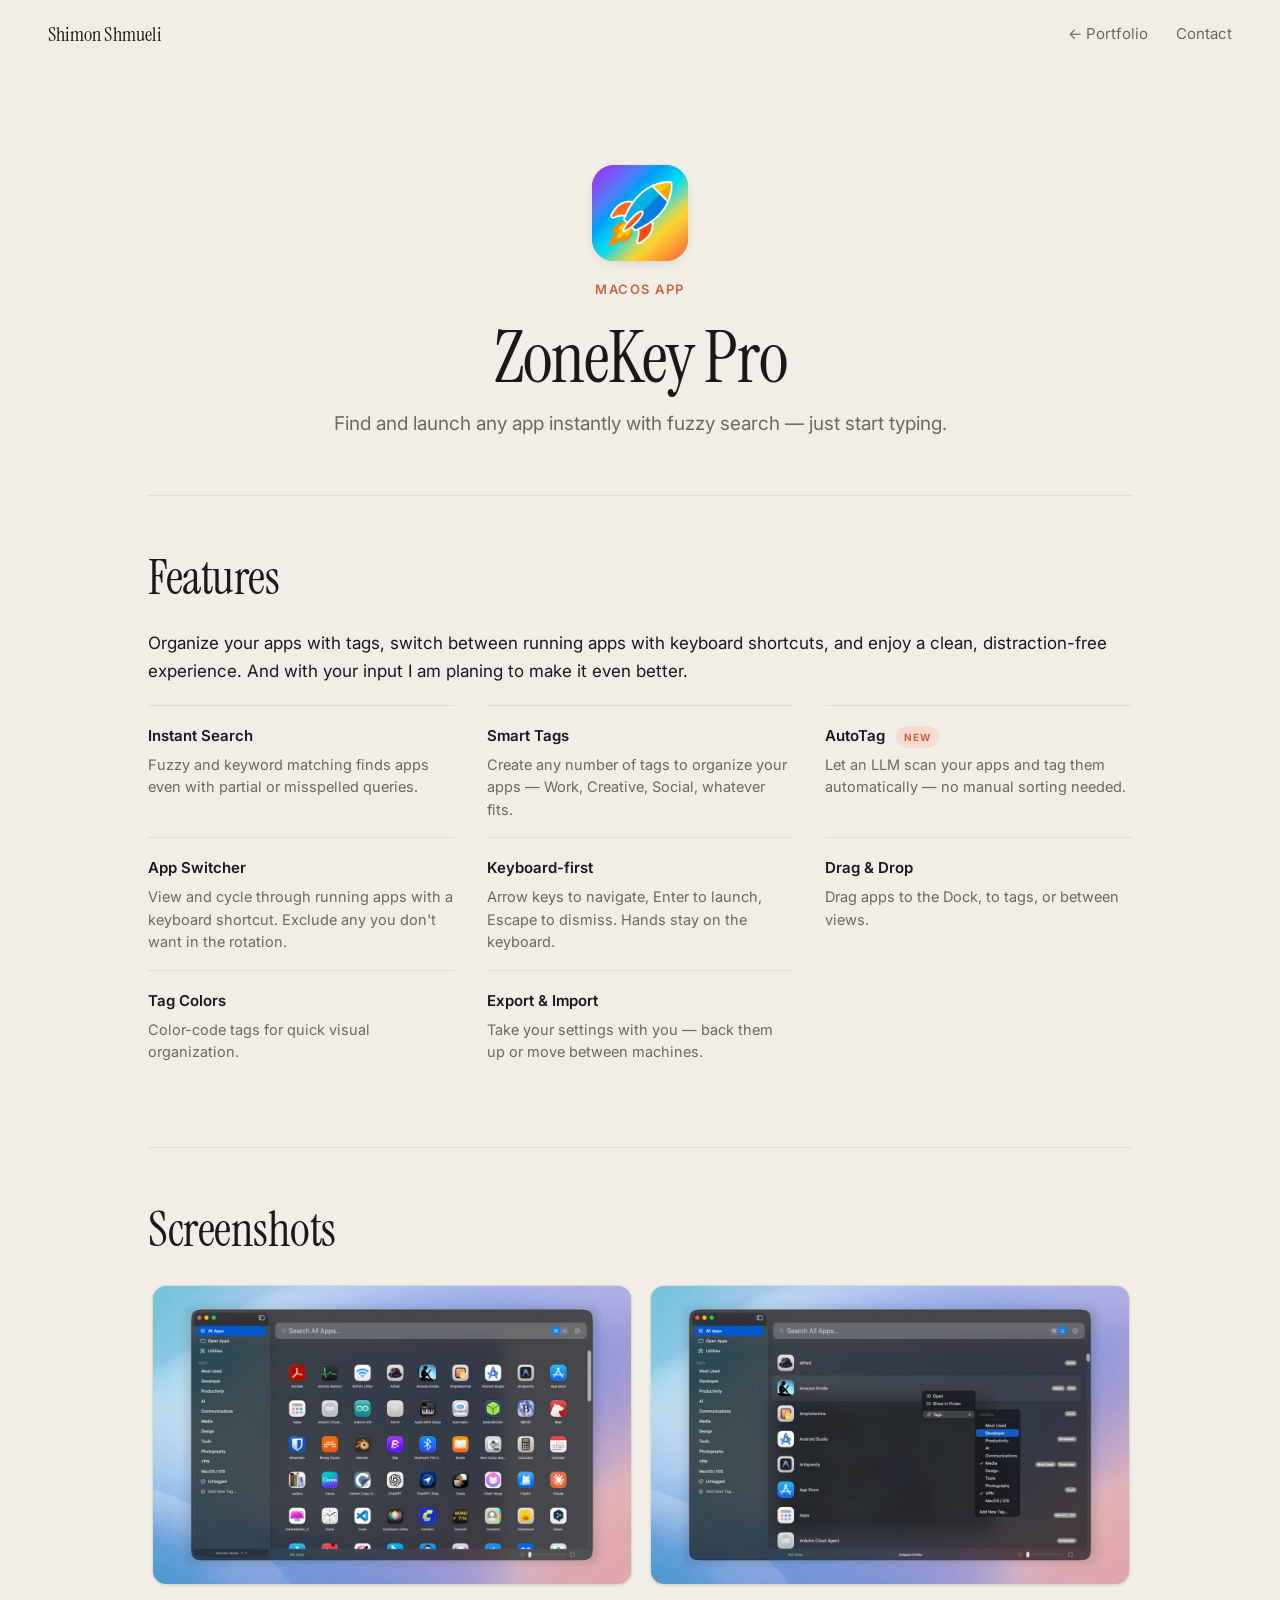
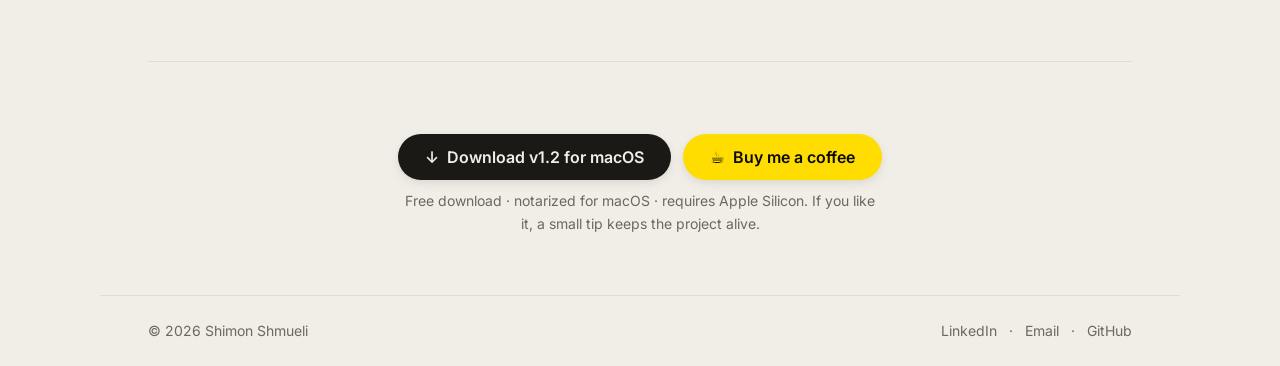
==== commit 1c90e30f: "Bump ZoneKey Pro to v1.2 b9" ====
--- a/zonekey/index.html
+++ b/zonekey/index.html
@@ -106,10 +106,10 @@
     <section class="section">
       <div class="zonekey-cta">
         <div class="zonekey-cta-buttons">
-          <a href="https://github.com/shimonshmueli/satus/releases/download/v1.1/ZoneKey_Pro_v1.1_b8.dmg" class="btn btn-download">
-            <span aria-hidden="true">↓</span> Download v1.1 for macOS
+          <a href="https://github.com/shimonshmueli/satus/releases/download/v1.2/ZoneKey_Pro_v1.2_b9.dmg" class="btn btn-download">
+            <span aria-hidden="true">↓</span> Download v1.2 for macOS
           </a>
-          <a href="https://buymeacoffee.com/redshiftinnovations" target="_blank" rel="noopener" class="btn btn-coffee">
+          <a href="https://buymeacoffee.com/shimonshmueli" target="_blank" rel="noopener" class="btn btn-coffee">
             <span aria-hidden="true">☕</span> Buy me a coffee
           </a>
         </div>
